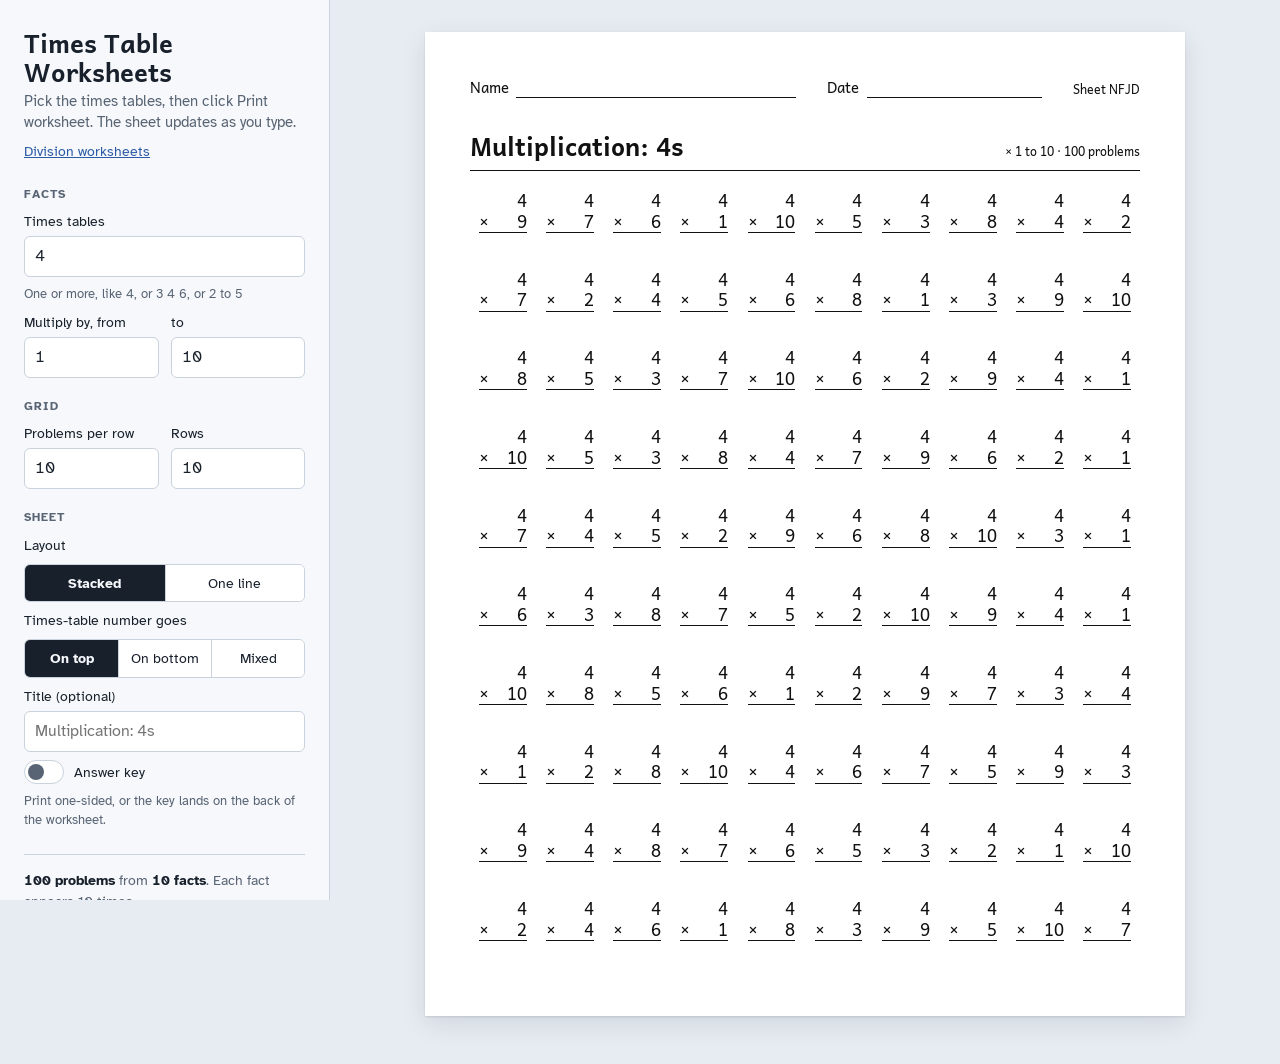
==== index.html @ 3deb25b6 "Open the full keyboard on phones and add a Mixed position The times table and divisor fields had inp" ====
<!doctype html>
<html lang="en">
<head>
<meta charset="utf-8">
<meta name="viewport" content="width=device-width, initial-scale=1">
<title>Times Table Worksheets</title>
<!-- Link previews: group texts and class emails show this title, text, and image. OG URLs must be absolute. -->
<meta name="description" content="Free printable multiplication worksheets. Pick the times tables, then print. Nothing to sign up for, and nothing is collected.">
<meta property="og:type" content="website">
<meta property="og:title" content="Times Table Worksheets">
<meta property="og:description" content="Free printable multiplication worksheets. Pick the times tables, then print.">
<meta property="og:url" content="https://www.andrew-mceachin.com/multiplication-worksheet/">
<meta property="og:image" content="https://www.andrew-mceachin.com/multiplication-worksheet/og-image.png">
<meta property="og:image:width" content="1200">
<meta property="og:image:height" content="630">
<meta name="twitter:card" content="summary_large_image">
<!-- Inline SVG favicon: a pencil-yellow tile with a times sign, so there is no extra file to serve. -->
<link rel="icon" href="data:image/svg+xml,%3Csvg xmlns='http://www.w3.org/2000/svg' viewBox='0 0 32 32'%3E%3Crect width='32' height='32' rx='7' fill='%23f5c13e'/%3E%3Cpath d='M10 10l12 12M22 10L10 22' stroke='%232a2206' stroke-width='4' stroke-linecap='round'/%3E%3C/svg%3E">
<link rel="preconnect" href="https://fonts.googleapis.com">
<link rel="preconnect" href="https://fonts.gstatic.com" crossorigin>
<link rel="stylesheet" href="https://fonts.googleapis.com/css2?family=Andika:wght@400;700&family=Atkinson+Hyperlegible:wght@400;700&display=swap">
<link rel="stylesheet" href="worksheet.css">
<style>
/* Page-only styles. Shared layout, panel, paper, print, and stacked problem
   rules are in worksheet.css. */

/* A problem on one line: "4 × 7 = ___", in three grid columns: "4 × 7", set
   right against the = sign, then =, then the answer line.
   WorksheetCore.horizontalSize sets --cols on each grid from the biggest
   numbers on the sheet, so the = signs and answer lines line up down every
   column, and --sign-pad, the air on each side of a sign that the widths
   allow for. Items keep their own heights (align-items: start), and the
   answer spot has a fixed one, so its line stays put whether the answer is
   printed or not. */
.horiz {
  justify-self: center;
  align-self: center;
  display: grid;
  grid-template-columns: var(--cols);
  align-items: start;
  line-height: 1.2;
  white-space: nowrap;
  font-variant-numeric: tabular-nums lining-nums;
}
.horiz .expr { text-align: right; }
.horiz .sign { padding: 0 var(--sign-pad); }
/* The answer line: empty on the worksheet, filled on the answer key. */
.horiz .ans {
  height: 1.2em;
  border-bottom: 0.06em solid var(--ink);
  text-align: center;
  font-weight: 700;
}
</style>
</head>
<body>
<div class="app">
  <aside class="panel">
    <div class="brand">
      <h1>Times Table Worksheets</h1>
      <p>Pick the times tables, then click Print worksheet. The sheet updates as you type.</p>
      <p class="cross-link"><a href="division/">Division worksheets</a></p>
    </div>

    <form id="settings" novalidate>
      <fieldset>
        <legend>Facts</legend>
        <label for="tables">Times tables
          <!-- Full keyboard on phones: the digit pad has no comma, dash, or space. -->
          <input id="tables" type="text" autocomplete="off" autocorrect="off" autocapitalize="off" spellcheck="false" value="4" aria-describedby="tables-msg">
        </label>
        <span id="tables-msg" class="hint">One or more, like 4, or 3 4 6, or 2 to 5</span>
        <div class="pair">
          <label for="from">Multiply by, from
            <input id="from" type="number" inputmode="numeric" min="0" max="99" value="1">
          </label>
          <label for="to">to
            <input id="to" type="number" inputmode="numeric" min="0" max="99" value="10">
          </label>
        </div>
        <span id="range-msg" class="err" hidden></span>
      </fieldset>

      <fieldset>
        <legend>Grid</legend>
        <div class="pair">
          <label for="cols">Problems per row
            <input id="cols" type="number" inputmode="numeric" min="1" max="15" value="10">
          </label>
          <label for="rows">Rows
            <input id="rows" type="number" inputmode="numeric" min="1" max="60" value="10">
          </label>
        </div>
        <span id="grid-msg" class="err" hidden></span>
      </fieldset>

      <fieldset>
        <legend>Sheet</legend>
        <span class="seg-caption" id="format-label">Layout</span>
        <div class="seg" role="radiogroup" aria-labelledby="format-label">
          <label><input type="radio" name="format" id="format-stacked" value="stacked" checked><span>Stacked</span></label>
          <label><input type="radio" name="format" id="format-horizontal" value="horizontal"><span>One line</span></label>
        </div>
        <span class="seg-caption" id="pos-label">Times-table number goes</span>
        <div class="seg" role="radiogroup" aria-labelledby="pos-label">
          <label><input type="radio" name="pos" id="pos-top" value="top" checked><span id="pos-top-text">On top</span></label>
          <label><input type="radio" name="pos" id="pos-bottom" value="bottom"><span id="pos-bottom-text">On bottom</span></label>
          <label><input type="radio" name="pos" id="pos-mixed" value="mixed"><span>Mixed</span></label>
        </div>
        <label for="title">Title (optional)
          <input id="title" type="text" autocomplete="off" placeholder="Multiplication: 4s">
        </label>
        <!-- Not saved between visits, so nobody prints a key by accident. -->
        <label class="switch" for="answer-key">
          <input id="answer-key" type="checkbox" role="switch" autocomplete="off" aria-describedby="answer-key-hint">
          <span>Answer key</span>
        </label>
        <span id="answer-key-hint" class="hint">Print one-sided, or the key lands on the back of the worksheet.</span>
      </fieldset>
    </form>

    <p class="summary" id="summary" aria-live="polite"></p>

    <div class="actions">
      <button type="button" class="btn-print" id="print">Print worksheet</button>
      <button type="button" class="btn-shuffle" id="shuffle">Shuffle again</button>
      <p class="print-note">Prints on letter paper: the worksheet, then the answer key if it's on. Each shuffle makes a new order.</p>
    </div>
  </aside>

  <main class="preview" id="preview" aria-label="Worksheet preview"></main>
</div>

<script src="worksheet-core.js"></script>
<script src="worksheet-ui.js"></script>
<script>
(function () {
  "use strict";

  // Shared logic lives in worksheet-core.js (pure) and worksheet-ui.js (DOM).
  const C = window.WorksheetCore, UI = window.WorksheetUI, $ = UI.$;
  const TABLES_HINT = "One or more, like 4, or 3 4 6, or 2 to 5";
  const TABLES_ERRORS = {
    empty: "Enter at least one times table, like 4.",
    format: "Use whole numbers from 0 to 99, like 4, or 3 4 6, or 2 to 5."
  };
  const MAX_COLS = 15;                        // hard cap; one-line problems may allow fewer
  // Grid each layout starts from when someone picks it: 10 x 10 stacked, and
  // 5 x 20 on one line (100 problems on a page either way, for 0 to 10 facts).
  const DEFAULT_GRID = { stacked: { cols: 10, rows: 10 }, horizontal: { cols: 5, rows: 20 } };

  /** Where the table number goes: "top" (or first), "bottom" (or second), or "mixed". */
  const readPos = () => ["top", "bottom", "mixed"].find((v) => $("pos-" + v).checked) || "top";

  /** The chosen layout, by the format name the answer key check knows it by. */
  const readFormat = () => ($("format-horizontal").checked ? "horizontal" : "stacked");

  // The two layouts, keyed by format. Stacked: the top number, then × and the
  // bottom number over a rule, then the answer spot. Shared with the division
  // page, as are its styles (.stacked in worksheet.css) and its size
  // (WorksheetCore.STACKED_SIZE). One line: "4 × 7 = ___", with "4 × 7" as
  // one group so its spacing stays even (see .horiz in the styles above).
  // Either way the product prints only on answer key pages (showAnswer must be
  // exactly true, so a stray argument can't leak answers), and data-part marks
  // each piece, both signs included, so the answer key check can read it back.
  const BUILDERS = {
    stacked: (problem, showAnswer) => UI.stackedProblem("×", problem, showAnswer),
    horizontal([a, b, product], showAnswer) {
      const p = UI.el("div", "horiz");
      const expr = UI.el("span", "expr");
      expr.append(UI.part("span", "", "a", String(a)), UI.part("span", "sign", "sign", "×"), UI.part("span", "", "b", String(b)));
      p.append(expr, UI.part("span", "sign", "sign", "="), UI.part("span", "ans", "answer", showAnswer === true ? String(product) : ""));
      return p;
    }
  };

  // On one line the table number comes first or second, not on top or bottom.
  // Mixed reads the same either way.
  function labelPosition(format) {
    const oneLine = format === "horizontal";
    $("pos-top-text").textContent = oneLine ? "First" : "On top";
    $("pos-bottom-text").textContent = oneLine ? "Second" : "On bottom";
  }

  // Picking a layout (not restoring a saved one) resets the grid to that
  // layout's starting size. The form's input event redraws after this runs.
  for (const format of Object.keys(DEFAULT_GRID)) {
    $("format-" + format).addEventListener("change", () => {
      $("cols").value = DEFAULT_GRID[format].cols;
      $("rows").value = DEFAULT_GRID[format].rows;
    });
  }

  function render(seed) {
    // Check every field first so all errors show at once.
    const parsed = C.parseNumberList($("tables").value, 0);
    UI.setMsg($("tables-msg"), parsed.error ? TABLES_ERRORS[parsed.error] : TABLES_HINT, !!parsed.error, [$("tables")]);
    const range = UI.readRange();
    const format = readFormat();
    labelPosition(format);
    // Stacked problems are a fixed size and allow up to MAX_COLS per row.
    // One-line problems are sized to the biggest numbers on the sheet so they
    // line up, and allow only as many per row as fit at 11 pt or more (fewer
    // for wide ones like 99 × 99 = 9801).
    const tables = parsed.error || !range ? null : parsed.numbers;
    // Mixed builds the facts table-first, then flips half of them once dealt.
    const pos = readPos();
    const facts = tables && C.multiplicationFacts(tables, range.from, range.to, pos !== "bottom");
    const size = format === "stacked" ? C.STACKED_SIZE : facts && C.horizontalSize(facts);
    const maxCols = format === "horizontal" && size ? Math.min(MAX_COLS, C.maxColsFor(size.emPerCol)) : MAX_COLS;
    const grid = UI.readGrid(maxCols, maxCols < MAX_COLS ? "on one line with these numbers" : "");
    if (!facts || !grid) return "invalid";

    const total = grid.cols * grid.rows;
    // One generator for both steps, so switching to Mixed keeps the order and
    // only flips half the problems.
    const rand = C.mulberry32(seed);
    const dealt = C.dealProblems(facts, total, rand);
    const problems = pos === "mixed" ? C.mixOrder(dealt, rand) : dealt;

    const autoTitle = "Multiplication: " + C.listLabel(tables, "s");
    $("title").placeholder = autoTitle;
    return UI.renderSheets({
      op: "×", format, problems, factCount: facts.length, cols: grid.cols, rows: grid.rows,
      layout: C.layout(grid.cols, grid.rows, size),
      title: $("title").value.trim() || autoTitle,
      rangeText: "× " + range.from + " to " + range.to,
      buildProblem: BUILDERS[format],
      gridVars: format === "horizontal" ? size.vars : {}
    });
  }

  UI.start({
    storeKey: "times-table-worksheets:v1",
    fields: ["tables", "from", "to", "cols", "rows", "title"],
    render,
    getExtra: () => ({ pos: readPos(), format: readFormat() }),
    applyExtra: (d) => {
      if (d.pos === "bottom" || d.pos === "mixed") $("pos-" + d.pos).checked = true;
      if (d.format === "horizontal") $("format-horizontal").checked = true;
    }
  });
})();
</script>
</body>
</html>
---- worksheet.css ----
/* Shared styles for the times table and division worksheet pages, including
   the stacked problem both pages print. A page keeps only styles no other
   page uses inline (the division page's long-division problem).

   Layout: settings column on the left, letter-size paper preview on the right. Stacks on phones. */
:root {
  --desk: #e7ecf2;
  --surface: #f6f8fb;
  --text: #17202b;
  --muted: #586473;
  --line: #c9d2dd;
  --field: #ffffff;
  --pencil: #f5c13e;
  --pencil-ink: #2a2206;
  --blue: #2c5ba6;
  --error: #b42318;
  /* Paper stays paper in both themes. */
  --paper: #ffffff;
  --ink: #111111;
  --rule: #9aa3ad;
  --font-sheet: "Andika", "Avenir Next", "Segoe UI", system-ui, sans-serif;
  --font-ui: "Atkinson Hyperlegible", system-ui, -apple-system, "Segoe UI", sans-serif;
  color-scheme: light;
}
@media (prefers-color-scheme: dark) {
  :root {
    --desk: #0f141b;
    --surface: #161d26;
    --text: #e4e9ef;
    --muted: #98a4b2;
    --line: #2b3542;
    --field: #0f141b;
    --pencil: #f5c13e;
    --pencil-ink: #2a2206;
    --blue: #8eb2ef;
    --error: #ff8f86;
    color-scheme: dark;
  }
}

* { box-sizing: border-box; }
html, body { margin: 0; }
body {
  background: var(--desk);
  color: var(--text);
  font: 15px/1.45 var(--font-ui);
}

.app {
  display: grid;
  grid-template-columns: minmax(270px, 330px) minmax(0, 1fr);
  min-height: 100vh;
}

/* ---------- Settings panel ---------- */
.panel {
  background: var(--surface);
  border-right: 1px solid var(--line);
  padding: 28px 24px 32px;
  display: flex;
  flex-direction: column;
  gap: 24px;
  position: sticky;
  top: 0;
  height: 100vh;
  overflow-y: auto;
}
.brand h1 {
  font-family: var(--font-sheet);
  font-weight: 700;
  font-size: 1.6rem;
  line-height: 1.15;
  margin: 0 0 4px;
  text-wrap: balance;
}
.brand p { margin: 0; color: var(--muted); font-size: 0.92rem; }

form { display: flex; flex-direction: column; gap: 20px; }
fieldset { border: 0; margin: 0; padding: 0; display: flex; flex-direction: column; gap: 8px; min-width: 0; }
legend {
  font-size: 0.74rem;
  font-weight: 700;
  letter-spacing: 0.08em;
  text-transform: uppercase;
  color: var(--muted);
  padding: 0;
  margin-bottom: 8px;
}
label { display: flex; flex-direction: column; gap: 4px; font-size: 0.9rem; }
.pair { display: grid; grid-template-columns: 1fr 1fr; gap: 12px; }

input[type="text"], input[type="number"] {
  font: inherit;
  font-size: 1rem;
  color: var(--text);
  background: var(--field);
  border: 1px solid var(--line);
  border-radius: 6px;
  padding: 8px 10px;
  width: 100%;
  min-width: 0;
  font-variant-numeric: tabular-nums;
}
input:focus-visible, button:focus-visible {
  outline: 2px solid var(--blue);
  outline-offset: 2px;
}
input[aria-invalid="true"] { border-color: var(--error); }
.hint { font-size: 0.82rem; color: var(--muted); }
.err { font-size: 0.82rem; color: var(--error); }

/* Answer key switch: a checkbox drawn as an on/off switch. Colors follow the
   times table page's segmented control: field color when off, text color when on. */
label.switch { flex-direction: row; align-items: center; gap: 10px; cursor: pointer; }
.switch input {
  appearance: none;
  -webkit-appearance: none;
  flex: none;
  position: relative;
  width: 40px;
  height: 24px;
  margin: 0;
  border: 1px solid var(--line);
  border-radius: 12px;
  background: var(--field);
  cursor: pointer;
  transition: background-color 0.15s;
}
.switch input::before {
  content: "";
  position: absolute;
  top: 3px;
  left: 3px;
  width: 16px;
  height: 16px;
  border-radius: 50%;
  background: var(--muted);
  transition: transform 0.15s;
}
.switch input:checked { background: var(--text); border-color: var(--text); }
.switch input:checked::before { background: var(--surface); transform: translateX(16px); }

/* Segmented control (radio buttons drawn as one bar), like the Layout choice
   on both pages (two options) and the times table page's "Times-table number
   goes" (three). Every option gets an equal share of the width. */
.seg-caption { font-size: 0.9rem; }
.seg {
  display: grid;
  grid-auto-flow: column;
  grid-auto-columns: 1fr;
  border: 1px solid var(--line);
  border-radius: 6px;
  overflow: hidden;
}
.seg label { position: relative; display: block; }
.seg input { position: absolute; opacity: 0; inset: 0; margin: 0; cursor: pointer; }
.seg span {
  display: block;
  text-align: center;
  padding: 8px 6px;
  font-size: 0.9rem;
  background: var(--field);
  cursor: pointer;
}
.seg label + label span { border-left: 1px solid var(--line); }
.seg input:checked + span { background: var(--text); color: var(--surface); font-weight: 700; }
.seg input:focus-visible + span { outline: 2px solid var(--blue); outline-offset: 2px; }

.summary {
  font-size: 0.88rem;
  color: var(--muted);
  border-top: 1px solid var(--line);
  padding-top: 16px;
  margin: 0;
}
.summary strong { color: var(--text); font-variant-numeric: tabular-nums; }

.actions { display: flex; flex-direction: column; gap: 10px; }
button {
  font: inherit;
  font-weight: 700;
  font-size: 1rem;
  border-radius: 6px;
  padding: 11px 14px;
  cursor: pointer;
  border: 1px solid transparent;
}
.btn-print { background: var(--pencil); color: var(--pencil-ink); }
.btn-print:hover { filter: brightness(1.05); }
.btn-print:disabled { opacity: 0.5; cursor: not-allowed; }
.btn-shuffle { background: transparent; color: var(--text); border-color: var(--line); }
.btn-shuffle:hover { border-color: var(--muted); }
.print-note { font-size: 0.8rem; color: var(--muted); margin: 0; }
.brand .cross-link { font-size: 0.88rem; margin: 8px 0 0; }
.cross-link a { color: var(--blue); }

/* ---------- Preview ---------- */
.preview {
  padding: 32px 32px 48px;
  display: flex;
  flex-direction: column;
  align-items: center;
  gap: 28px;
  min-width: 0;
}
.sheet-wrap { width: min(100%, 760px); container-type: inline-size; }
/* While a setting needs fixing, the last good sheet stays up but dimmed, and it
   won't print (see the print rules below), matching the disabled Print button. */
.preview.stale .sheet-wrap { opacity: 0.4; }
.page-label {
  font-size: 0.78rem;
  letter-spacing: 0.06em;
  text-transform: uppercase;
  color: var(--muted);
  margin: 0 0 8px;
}

/* All sheet sizes are in inches so screen and print match. */
.paper {
  --in: calc(100cqw / 8.5);
  width: 100%;
  aspect-ratio: 8.5 / 11;
  background: var(--paper);
  color: var(--ink);
  padding: calc(var(--in) * 0.5);
  display: flex;
  flex-direction: column;
  gap: calc(var(--in) * 0.15);
  font-family: var(--font-sheet);
  box-shadow: 0 1px 2px rgba(15, 25, 40, 0.12), 0 8px 24px rgba(15, 25, 40, 0.10);
  overflow: hidden;
}
.ws-head {
  height: calc(var(--in) * 1.05);
  display: flex;
  flex-direction: column;
  justify-content: space-between;
  border-bottom: calc(var(--in) * 0.014) solid var(--ink);
  padding-bottom: calc(var(--in) * 0.1);
  flex: none;
}
.ws-fields {
  display: flex;
  gap: calc(var(--in) * 0.35);
  font-size: calc(var(--in) * 12 / 72);
}
.ws-field { display: flex; align-items: flex-end; gap: calc(var(--in) * 0.08); }
.ws-field.name { flex: 1 1 auto; }
.ws-field.date { flex: 0 0 calc(var(--in) * 2.4); }
.ws-field .blank { flex: 1; border-bottom: calc(var(--in) * 0.01) solid var(--ink); height: 1.1em; }
/* Answer key pages put this label where Name and Date go. */
.ws-key-label { align-self: flex-end; font-weight: 700; letter-spacing: 0.06em; text-transform: uppercase; }
/* The sheet code matches a key to its worksheet: small, at the right end of the line. */
.ws-code {
  align-self: flex-end;
  margin-left: auto;
  font-size: calc(var(--in) * 10 / 72);
  white-space: nowrap;
  font-variant-numeric: tabular-nums;
}
.ws-title {
  display: flex;
  justify-content: space-between;
  align-items: baseline;
  gap: calc(var(--in) * 0.2);
}
.ws-title h2 {
  margin: 0;
  font-size: calc(var(--in) * 20 / 72);
  font-weight: 700;
  line-height: 1.1;
  white-space: nowrap;
  overflow: hidden;
  text-overflow: ellipsis;
  min-width: 0;
}
.ws-meta {
  font-size: calc(var(--in) * 10 / 72);
  white-space: nowrap;
  font-variant-numeric: tabular-nums;
}

.ws-grid { display: grid; flex: none; }

/* One stacked problem, on both pages: the top number, then the sign and the
   bottom number over a rule. Built by WorksheetUI.stackedProblem. */
.stacked {
  justify-self: center;
  align-self: start;
  width: 2.8em;
  padding-top: 0.35em;
  line-height: 1.2;
  text-align: right;
  font-variant-numeric: tabular-nums lining-nums;
}
.stacked .n2 {
  display: flex;
  justify-content: space-between;
  border-bottom: 0.08em solid var(--ink);
  padding-bottom: 0.05em;
}
/* The answer spot under the rule: empty on the worksheet, filled on the answer
   key. Rows already leave room for it, so nothing moves. Flex end keeps the
   answer under the ones digits; if a wide fallback font makes 9801 wider than
   the problem, it spills left into the cell's spare room, not into a neighbor. */
.stacked .ans {
  display: flex;
  justify-content: flex-end;
  padding-top: 0.12em;
  font-weight: 700;
}
@media (max-width: 820px) {
  .app { grid-template-columns: minmax(0, 1fr); }
  .panel { position: static; height: auto; border-right: 0; border-bottom: 1px solid var(--line); padding: 24px 16px; }
  .preview { padding: 24px 16px 40px; }
}
@media (prefers-reduced-motion: reduce) { * { transition: none !important; } }

/* ---------- Print: only the sheets, one per page ---------- */
@media print {
  @page { size: letter; margin: 0; }
  html, body { background: #fff; }
  .panel, .page-label { display: none !important; }
  .app { display: block; min-height: 0; }
  .preview { display: block; padding: 0; }
  .preview.stale { display: none; }
  .sheet-wrap { width: 8.5in; container-type: normal; }
  .paper {
    --in: 1in;
    width: 8.5in;
    height: 10.97in;
    aspect-ratio: auto;
    box-shadow: none;
    break-after: page;
  }
  .sheet-wrap:last-child .paper { break-after: auto; }
}
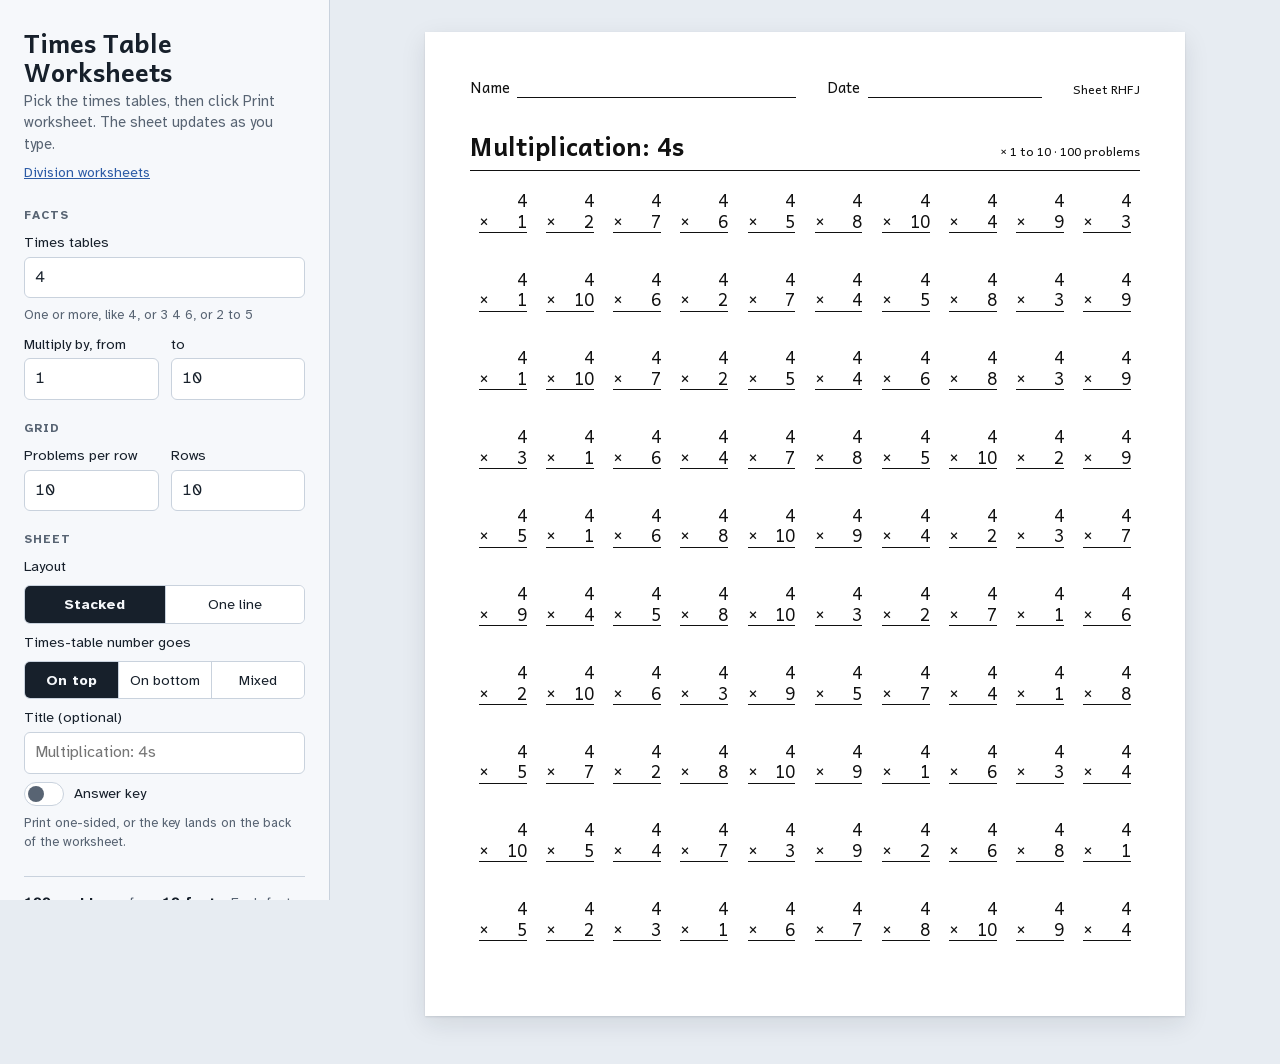
==== commit df488a55: "Add a privacy and data page and serve fonts from the site A new privacy/ page gives a short version " ====
--- a/index.html
+++ b/index.html
@@ -16,9 +16,6 @@
 <meta name="twitter:card" content="summary_large_image">
 <!-- Inline SVG favicon: a pencil-yellow tile with a times sign, so there is no extra file to serve. -->
 <link rel="icon" href="data:image/svg+xml,%3Csvg xmlns='http://www.w3.org/2000/svg' viewBox='0 0 32 32'%3E%3Crect width='32' height='32' rx='7' fill='%23f5c13e'/%3E%3Cpath d='M10 10l12 12M22 10L10 22' stroke='%232a2206' stroke-width='4' stroke-linecap='round'/%3E%3C/svg%3E">
-<link rel="preconnect" href="https://fonts.googleapis.com">
-<link rel="preconnect" href="https://fonts.gstatic.com" crossorigin>
-<link rel="stylesheet" href="https://fonts.googleapis.com/css2?family=Andika:wght@400;700&family=Atkinson+Hyperlegible:wght@400;700&display=swap">
 <link rel="stylesheet" href="worksheet.css">
 <style>
 /* Page-only styles. Shared layout, panel, paper, print, and stacked problem
@@ -126,6 +123,8 @@
       <button type="button" class="btn-shuffle" id="shuffle">Shuffle again</button>
       <p class="print-note">Prints on letter paper: the worksheet, then the answer key if it's on. Each shuffle makes a new order.</p>
     </div>
+
+    <p class="panel-footer"><a href="privacy/">Privacy and data</a></p>
   </aside>
 
   <main class="preview" id="preview" aria-label="Worksheet preview"></main>
--- a/worksheet.css
+++ b/worksheet.css
@@ -1,8 +1,21 @@
 /* Shared styles for the times table and division worksheet pages, including
-   the stacked problem both pages print. A page keeps only styles no other
-   page uses inline (the division page's long-division problem).
+   the stacked problem both pages print, and the fonts and colors the privacy
+   page uses too. A page keeps only styles no other page uses inline: the
+   one-line problem on the times table page, long division on the division
+   page, and the privacy page's reading column.
 
    Layout: settings column on the left, letter-size paper preview on the right. Stacks on phones. */
+
+/* Fonts are served from this site (fonts/), not a font service, so the pages
+   contact no other site (see privacy/). These are the "latin" subsets Google
+   Fonts serves: English letters, digits, ×, ÷, and the en dash in titles.
+   Other characters fall back to the system fonts in --font-sheet and
+   --font-ui. Licenses: fonts/OFL-*.txt. */
+@font-face { font-family: "Andika"; font-weight: 400; font-display: swap; src: url("fonts/andika-400.woff2") format("woff2"); }
+@font-face { font-family: "Andika"; font-weight: 700; font-display: swap; src: url("fonts/andika-700.woff2") format("woff2"); }
+@font-face { font-family: "Atkinson Hyperlegible"; font-weight: 400; font-display: swap; src: url("fonts/atkinson-hyperlegible-400.woff2") format("woff2"); }
+@font-face { font-family: "Atkinson Hyperlegible"; font-weight: 700; font-display: swap; src: url("fonts/atkinson-hyperlegible-700.woff2") format("woff2"); }
+
 :root {
   --desk: #e7ecf2;
   --surface: #f6f8fb;
@@ -192,7 +205,10 @@
 .btn-shuffle:hover { border-color: var(--muted); }
 .print-note { font-size: 0.8rem; color: var(--muted); margin: 0; }
 .brand .cross-link { font-size: 0.88rem; margin: 8px 0 0; }
-.cross-link a { color: var(--blue); }
+.cross-link a, .panel-footer a { color: var(--blue); }
+/* The privacy link, at the very bottom of the panel. margin-top: auto pushes
+   it down when the panel is taller than its contents. */
+.panel-footer { font-size: 0.82rem; margin: auto 0 0; }
 
 /* ---------- Preview ---------- */
 .preview {
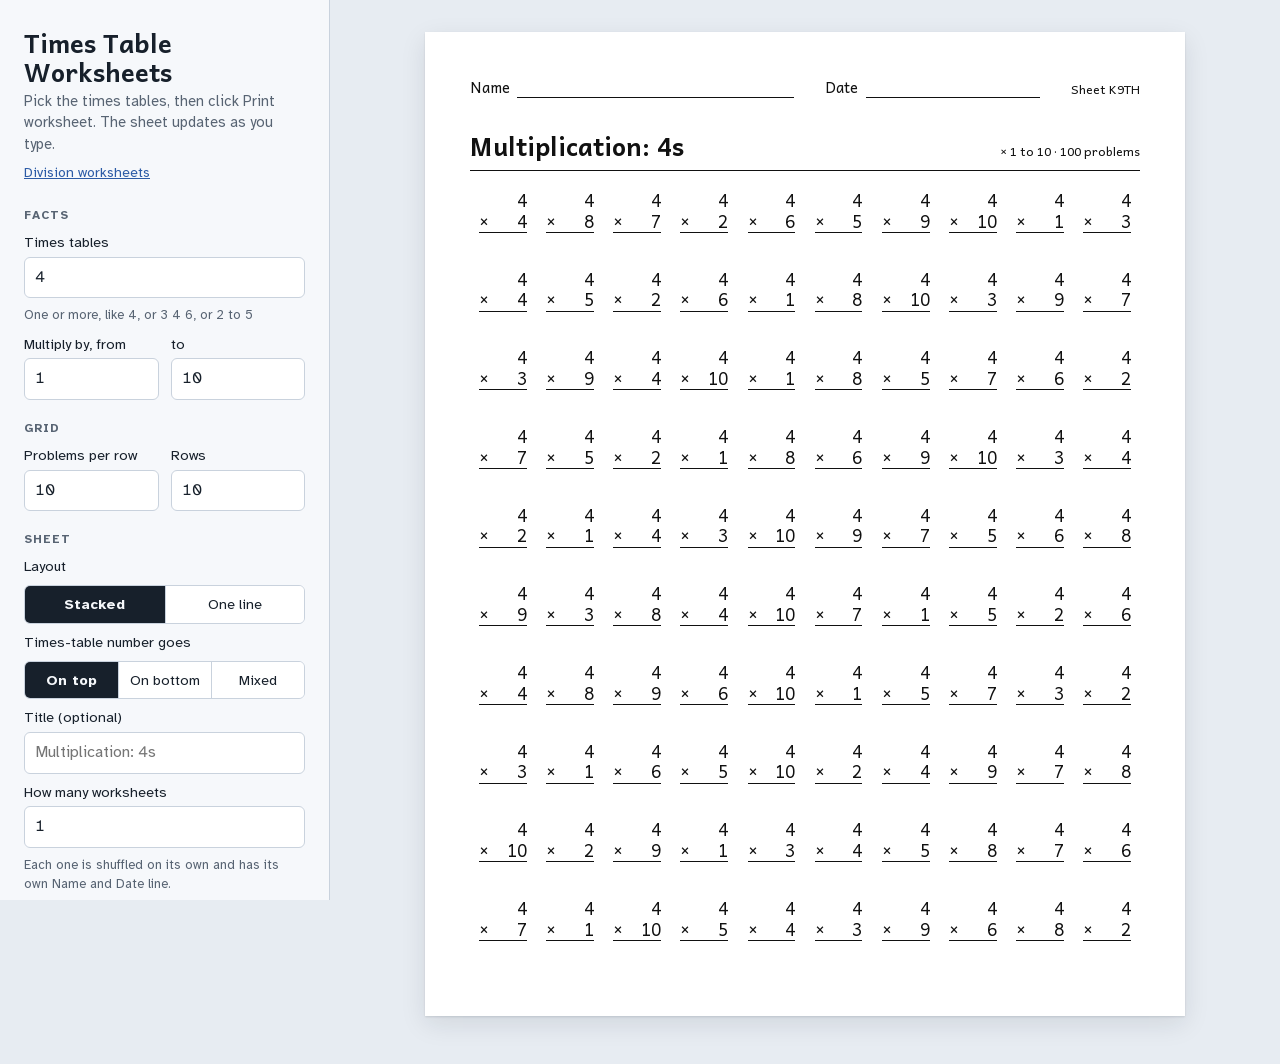
==== commit 183d1d57: "Print several worksheets at once, each with its own header A "How many worksheets" field (1 to 40) o" ====
--- a/index.html
+++ b/index.html
@@ -107,6 +107,11 @@
         <label for="title">Title (optional)
           <input id="title" type="text" autocomplete="off" placeholder="Multiplication: 4s">
         </label>
+        <label for="sheets">How many worksheets
+          <input id="sheets" type="number" inputmode="numeric" min="1" max="40" value="1" aria-describedby="sheets-hint">
+        </label>
+        <span id="sheets-hint" class="hint">Each one is shuffled on its own and has its own Name and Date line.</span>
+        <span id="sheets-msg" class="err" hidden></span>
         <!-- Not saved between visits, so nobody prints a key by accident. -->
         <label class="switch" for="answer-key">
           <input id="answer-key" type="checkbox" role="switch" autocomplete="off" aria-describedby="answer-key-hint">
@@ -121,7 +126,7 @@
     <div class="actions">
       <button type="button" class="btn-print" id="print">Print worksheet</button>
       <button type="button" class="btn-shuffle" id="shuffle">Shuffle again</button>
-      <p class="print-note">Prints on letter paper: the worksheet, then the answer key if it's on. Each shuffle makes a new order.</p>
+      <p class="print-note">Prints on letter paper: the worksheets, then their answer keys if the switch is on. Each shuffle makes a new order for every worksheet.</p>
     </div>
 
     <p class="panel-footer"><a href="privacy/">Privacy and data</a></p>
@@ -208,19 +213,22 @@
     const size = format === "stacked" ? C.STACKED_SIZE : facts && C.horizontalSize(facts);
     const maxCols = format === "horizontal" && size ? Math.min(MAX_COLS, C.maxColsFor(size.emPerCol)) : MAX_COLS;
     const grid = UI.readGrid(maxCols, maxCols < MAX_COLS ? "on one line with these numbers" : "");
-    if (!facts || !grid) return "invalid";
+    const count = UI.readSheetCount();
+    if (!facts || !grid || !count) return "invalid";
 
     const total = grid.cols * grid.rows;
-    // One generator for both steps, so switching to Mixed keeps the order and
-    // only flips half the problems.
-    const rand = C.mulberry32(seed);
-    const dealt = C.dealProblems(facts, total, rand);
-    const problems = pos === "mixed" ? C.mixOrder(dealt, rand) : dealt;
+    // Each worksheet deals from its own seed. One generator for both steps, so
+    // switching to Mixed keeps the order and only flips half the problems.
+    const worksheets = C.sheetSeeds(seed, count).map((s) => {
+      const rand = C.mulberry32(s);
+      const dealt = C.dealProblems(facts, total, rand);
+      return pos === "mixed" ? C.mixOrder(dealt, rand) : dealt;
+    });
 
     const autoTitle = "Multiplication: " + C.listLabel(tables, "s");
     $("title").placeholder = autoTitle;
     return UI.renderSheets({
-      op: "×", format, problems, factCount: facts.length, cols: grid.cols, rows: grid.rows,
+      op: "×", format, worksheets, factCount: facts.length, cols: grid.cols, rows: grid.rows,
       layout: C.layout(grid.cols, grid.rows, size),
       title: $("title").value.trim() || autoTitle,
       rangeText: "× " + range.from + " to " + range.to,
@@ -231,7 +239,7 @@
 
   UI.start({
     storeKey: "times-table-worksheets:v1",
-    fields: ["tables", "from", "to", "cols", "rows", "title"],
+    fields: ["tables", "from", "to", "cols", "rows", "sheets", "title"],
     render,
     getExtra: () => ({ pos: readPos(), format: readFormat() }),
     applyExtra: (d) => {
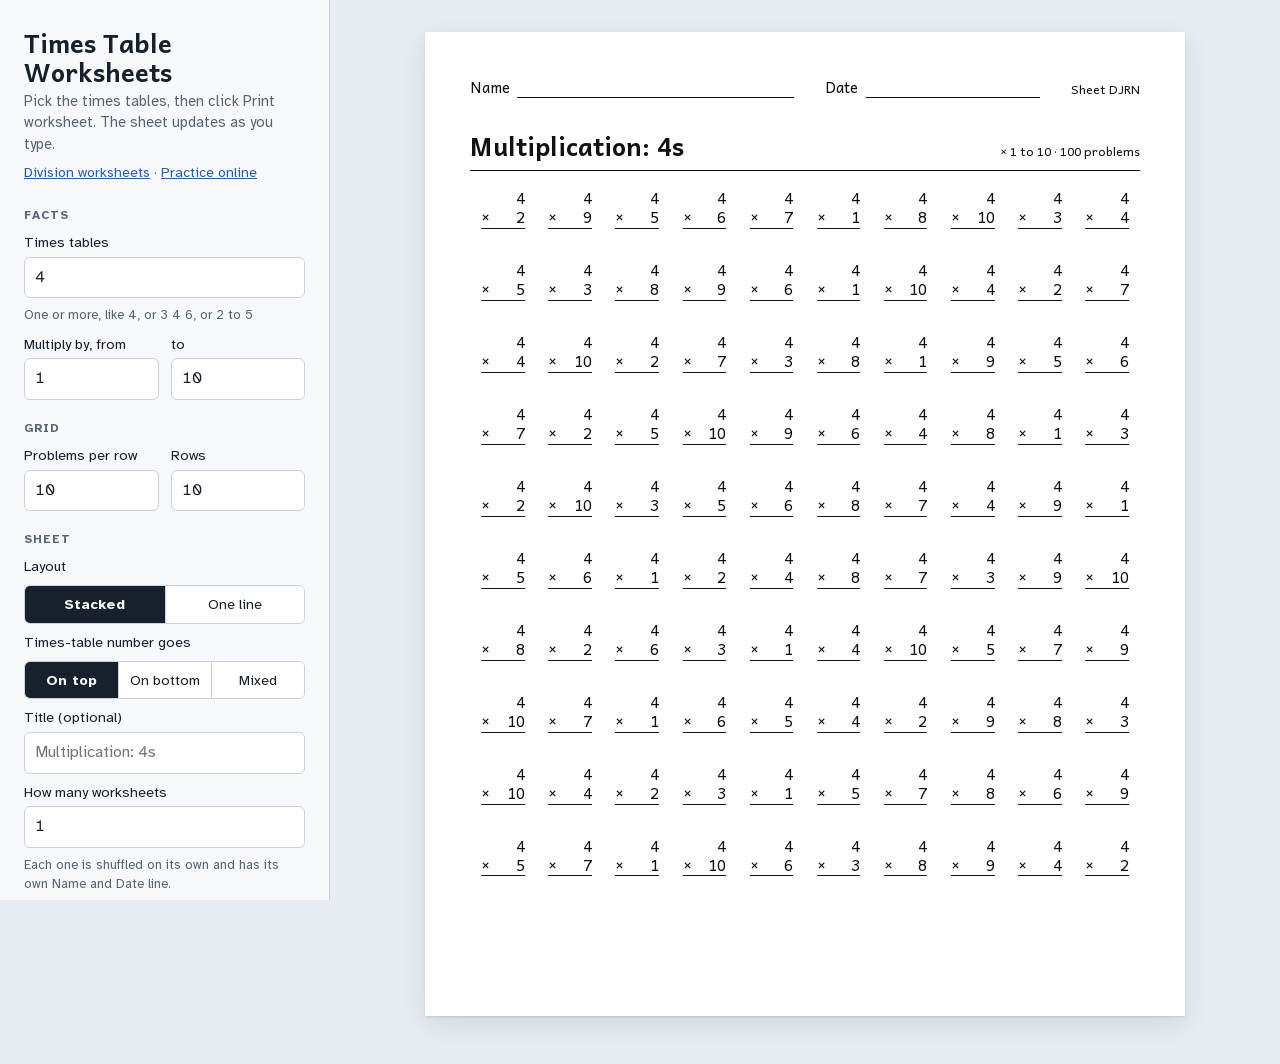
==== commit f152317e: "Link to the Times Tables Games app from both worksheet pages Co-Authored-By: Claude Fable 5.1 <norep" ====
--- a/index.html
+++ b/index.html
@@ -56,7 +56,7 @@
     <div class="brand">
       <h1>Times Table Worksheets</h1>
       <p>Pick the times tables, then click Print worksheet. The sheet updates as you type.</p>
-      <p class="cross-link"><a href="division/">Division worksheets</a></p>
+      <p class="cross-link"><a href="division/">Division worksheets</a> · <a href="https://www.andrew-mceachin.com/times-tables-games/">Practice online</a></p>
     </div>
 
     <form id="settings" novalidate>
--- a/worksheet.css
+++ b/worksheet.css
@@ -332,21 +332,30 @@
 }
 @media (prefers-reduced-motion: reduce) { * { transition: none !important; } }
 
-/* ---------- Print: only the sheets, one per page ---------- */
+/* ---------- Print: only the sheets, one per page ----------
+   The page margins hold the 0.5 in border that the paper's padding draws on
+   screen, and the paper takes only the height it needs: the header, the gap,
+   and the grid come to 9.25 in (GRID_H in worksheet-core.js), well inside the
+   10 in between the margins. Phones and some browsers ignore @page margins
+   and use their own, and iPhone Safari adds a footer, so the spare room keeps
+   each sheet on one page there too. A fixed-height paper on a zero-margin
+   page did not fit: it overflowed onto a second page. */
 @media print {
-  @page { size: letter; margin: 0; }
+  @page { size: letter; margin: 0.5in; }
   html, body { background: #fff; }
   .panel, .page-label { display: none !important; }
   .app { display: block; min-height: 0; }
   .preview { display: block; padding: 0; }
   .preview.stale { display: none; }
-  .sheet-wrap { width: 8.5in; container-type: normal; }
+  .sheet-wrap { width: 7.5in; margin: 0 auto; container-type: normal; }
   .paper {
     --in: 1in;
-    width: 8.5in;
-    height: 10.97in;
+    width: 7.5in;
+    height: auto;
     aspect-ratio: auto;
+    padding: 0;
     box-shadow: none;
+    break-inside: avoid;
     break-after: page;
   }
   .sheet-wrap:last-child .paper { break-after: auto; }
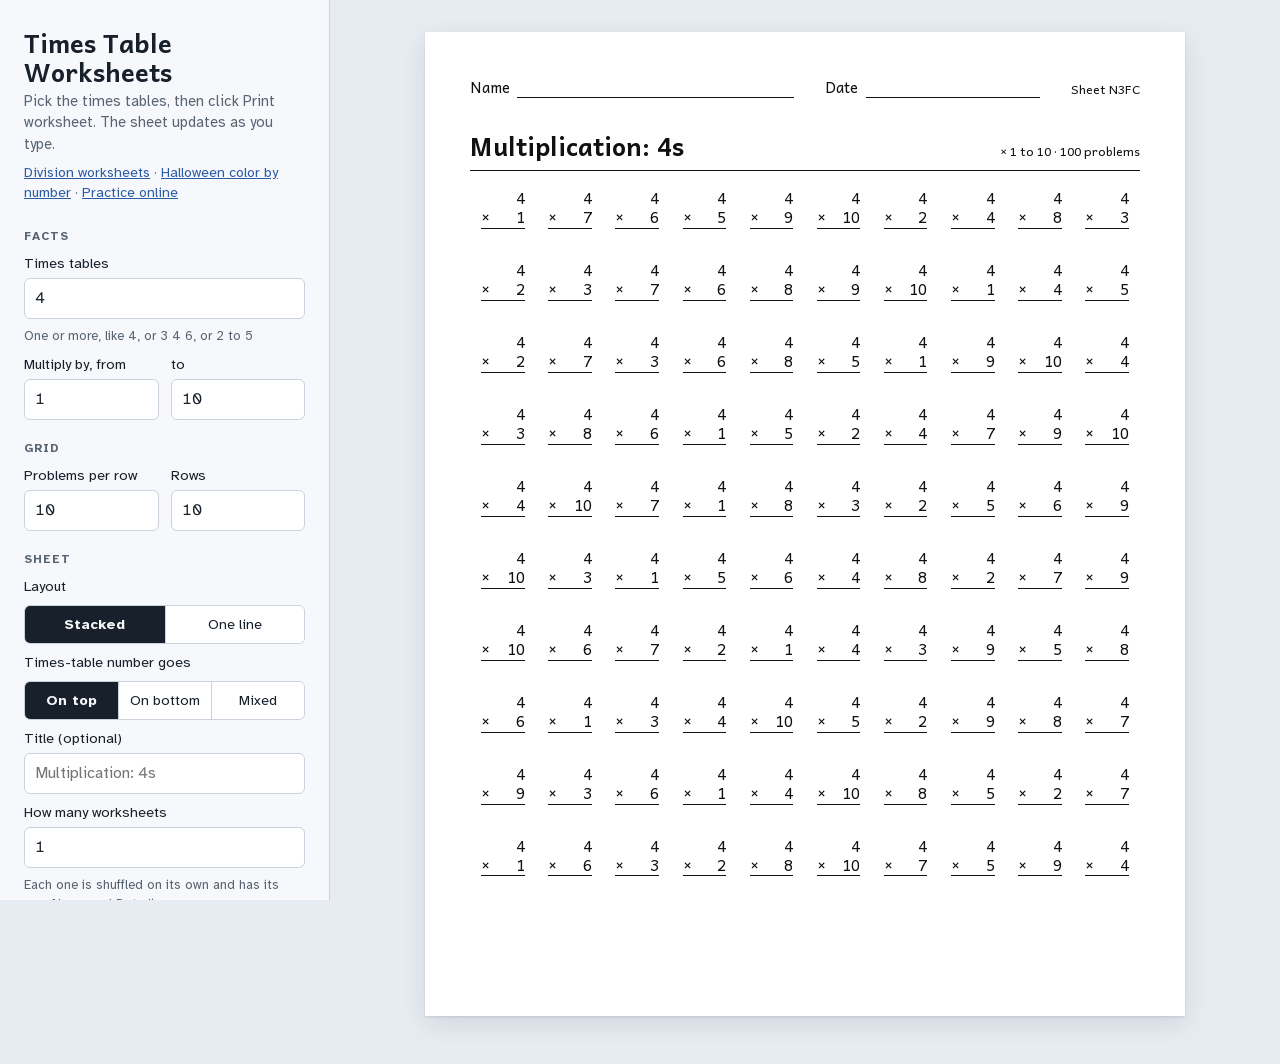
==== commit 16ec9fa3: "Add a Halloween color-by-number page A new page at halloween/ turns the times tables into a jack-o'-" ====
--- a/index.html
+++ b/index.html
@@ -56,7 +56,7 @@
     <div class="brand">
       <h1>Times Table Worksheets</h1>
       <p>Pick the times tables, then click Print worksheet. The sheet updates as you type.</p>
-      <p class="cross-link"><a href="division/">Division worksheets</a> · <a href="https://www.andrew-mceachin.com/times-tables-games/">Practice online</a></p>
+      <p class="cross-link"><a href="division/">Division worksheets</a> · <a href="halloween/">Halloween color by number</a> · <a href="https://www.andrew-mceachin.com/times-tables-games/">Practice online</a></p>
     </div>
 
     <form id="settings" novalidate>
--- a/worksheet.css
+++ b/worksheet.css
@@ -1,8 +1,9 @@
-/* Shared styles for the times table and division worksheet pages, including
-   the stacked problem both pages print, and the fonts and colors the privacy
+/* Shared styles for the worksheet pages, including the stacked problem the
+   times table and division pages print, and the fonts and colors the privacy
    page uses too. A page keeps only styles no other page uses inline: the
    one-line problem on the times table page, long division on the division
-   page, and the privacy page's reading column.
+   page, the color key and picture on the Halloween page, and the privacy
+   page's reading column.
 
    Layout: settings column on the left, letter-size paper preview on the right. Stacks on phones. */
 
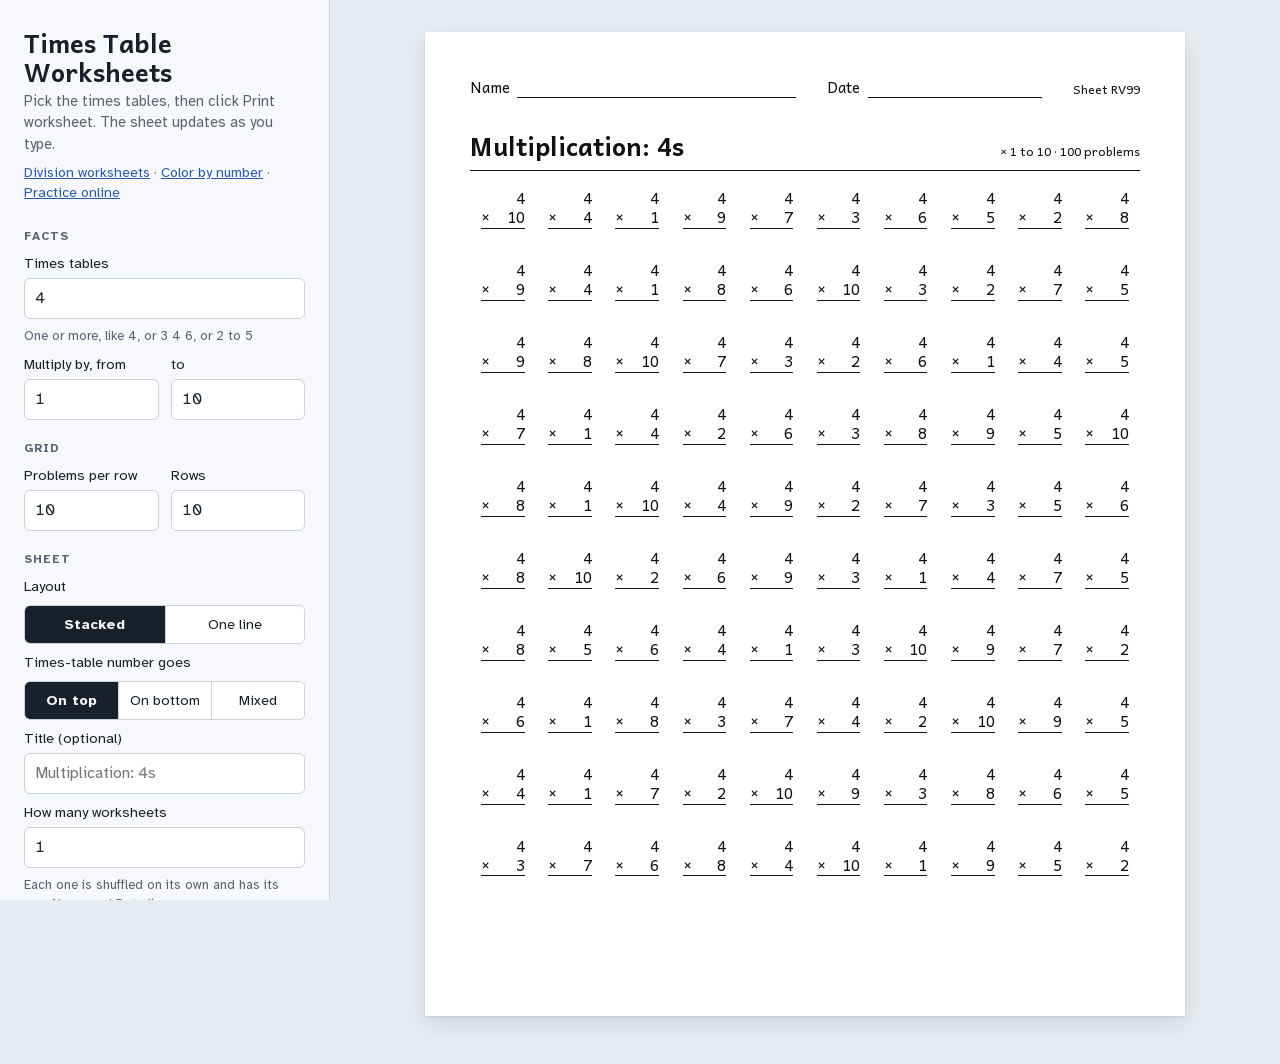
==== commit a69d9760: "Turn the Halloween page into a Color by Number page The jack-o'-lantern is the first of many color-b" ====
--- a/index.html
+++ b/index.html
@@ -56,7 +56,7 @@
     <div class="brand">
       <h1>Times Table Worksheets</h1>
       <p>Pick the times tables, then click Print worksheet. The sheet updates as you type.</p>
-      <p class="cross-link"><a href="division/">Division worksheets</a> · <a href="halloween/">Halloween color by number</a> · <a href="https://www.andrew-mceachin.com/times-tables-games/">Practice online</a></p>
+      <p class="cross-link"><a href="division/">Division worksheets</a> · <a href="color-by-number/">Color by number</a> · <a href="https://www.andrew-mceachin.com/times-tables-games/">Practice online</a></p>
     </div>
 
     <form id="settings" novalidate>
--- a/worksheet.css
+++ b/worksheet.css
@@ -2,7 +2,7 @@
    times table and division pages print, and the fonts and colors the privacy
    page uses too. A page keeps only styles no other page uses inline: the
    one-line problem on the times table page, long division on the division
-   page, the color key and picture on the Halloween page, and the privacy
+   page, the color key and picture on the Color by Number page, and the privacy
    page's reading column.
 
    Layout: settings column on the left, letter-size paper preview on the right. Stacks on phones. */
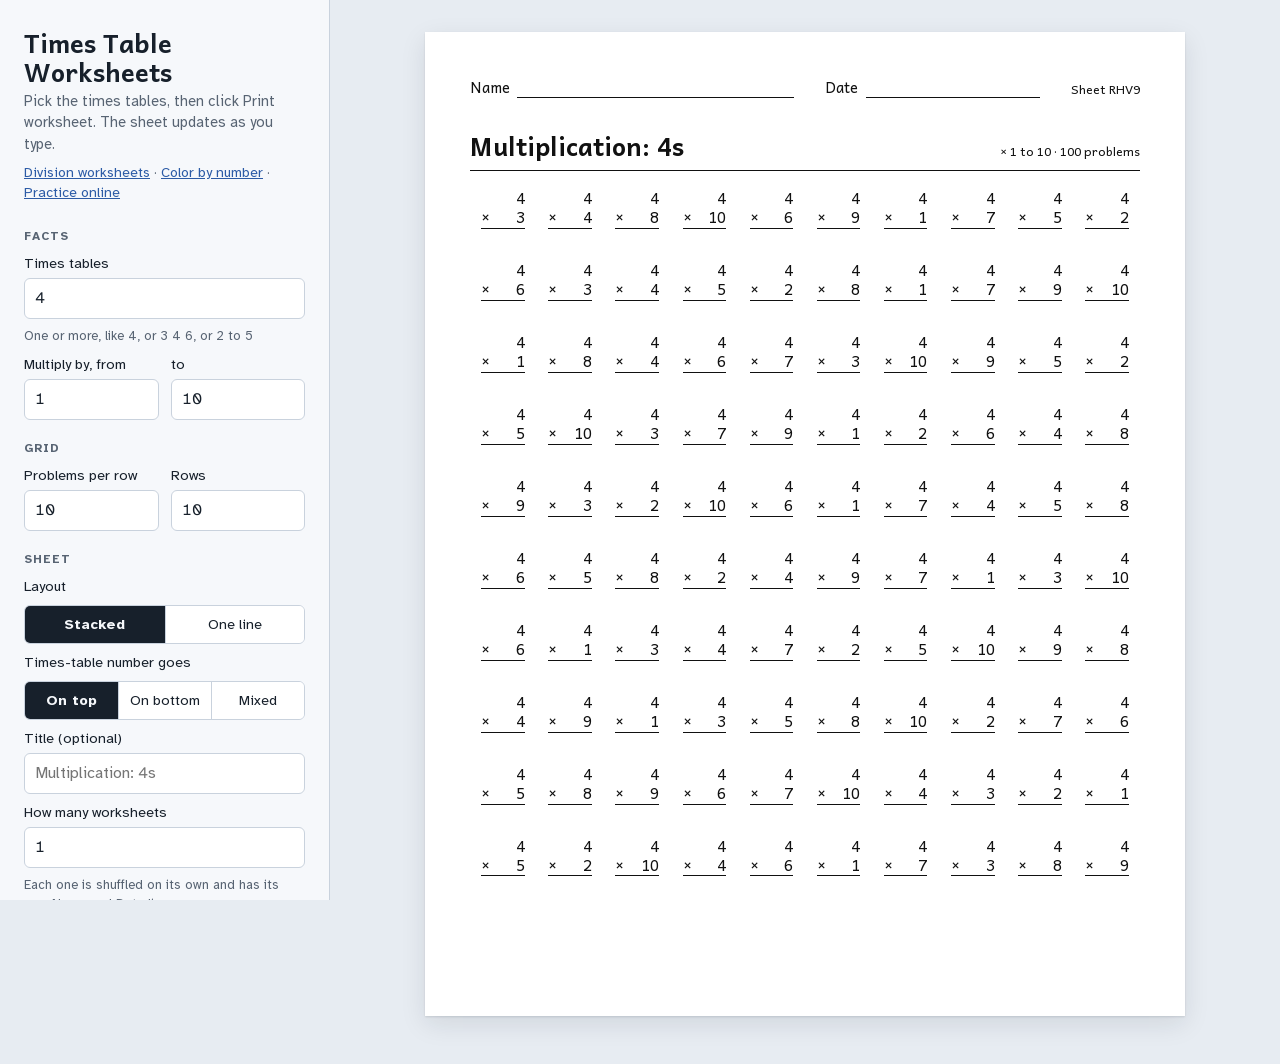
==== commit f0f2e754: "Move the worksheets to worksheets.hearthandwit.com The custom domain (CNAME), the pages' own address" ====
--- a/index.html
+++ b/index.html
@@ -9,8 +9,8 @@
 <meta property="og:type" content="website">
 <meta property="og:title" content="Times Table Worksheets">
 <meta property="og:description" content="Free printable multiplication worksheets. Pick the times tables, then print.">
-<meta property="og:url" content="https://www.andrew-mceachin.com/multiplication-worksheet/">
-<meta property="og:image" content="https://www.andrew-mceachin.com/multiplication-worksheet/og-image.png">
+<meta property="og:url" content="https://worksheets.hearthandwit.com/">
+<meta property="og:image" content="https://worksheets.hearthandwit.com/og-image.png">
 <meta property="og:image:width" content="1200">
 <meta property="og:image:height" content="630">
 <meta name="twitter:card" content="summary_large_image">
@@ -56,7 +56,7 @@
     <div class="brand">
       <h1>Times Table Worksheets</h1>
       <p>Pick the times tables, then click Print worksheet. The sheet updates as you type.</p>
-      <p class="cross-link"><a href="division/">Division worksheets</a> · <a href="color-by-number/">Color by number</a> · <a href="https://www.andrew-mceachin.com/times-tables-games/">Practice online</a></p>
+      <p class="cross-link"><a href="division/">Division worksheets</a> · <a href="color-by-number/">Color by number</a> · <a href="https://timestables.hearthandwit.com/">Practice online</a></p>
     </div>
 
     <form id="settings" novalidate>
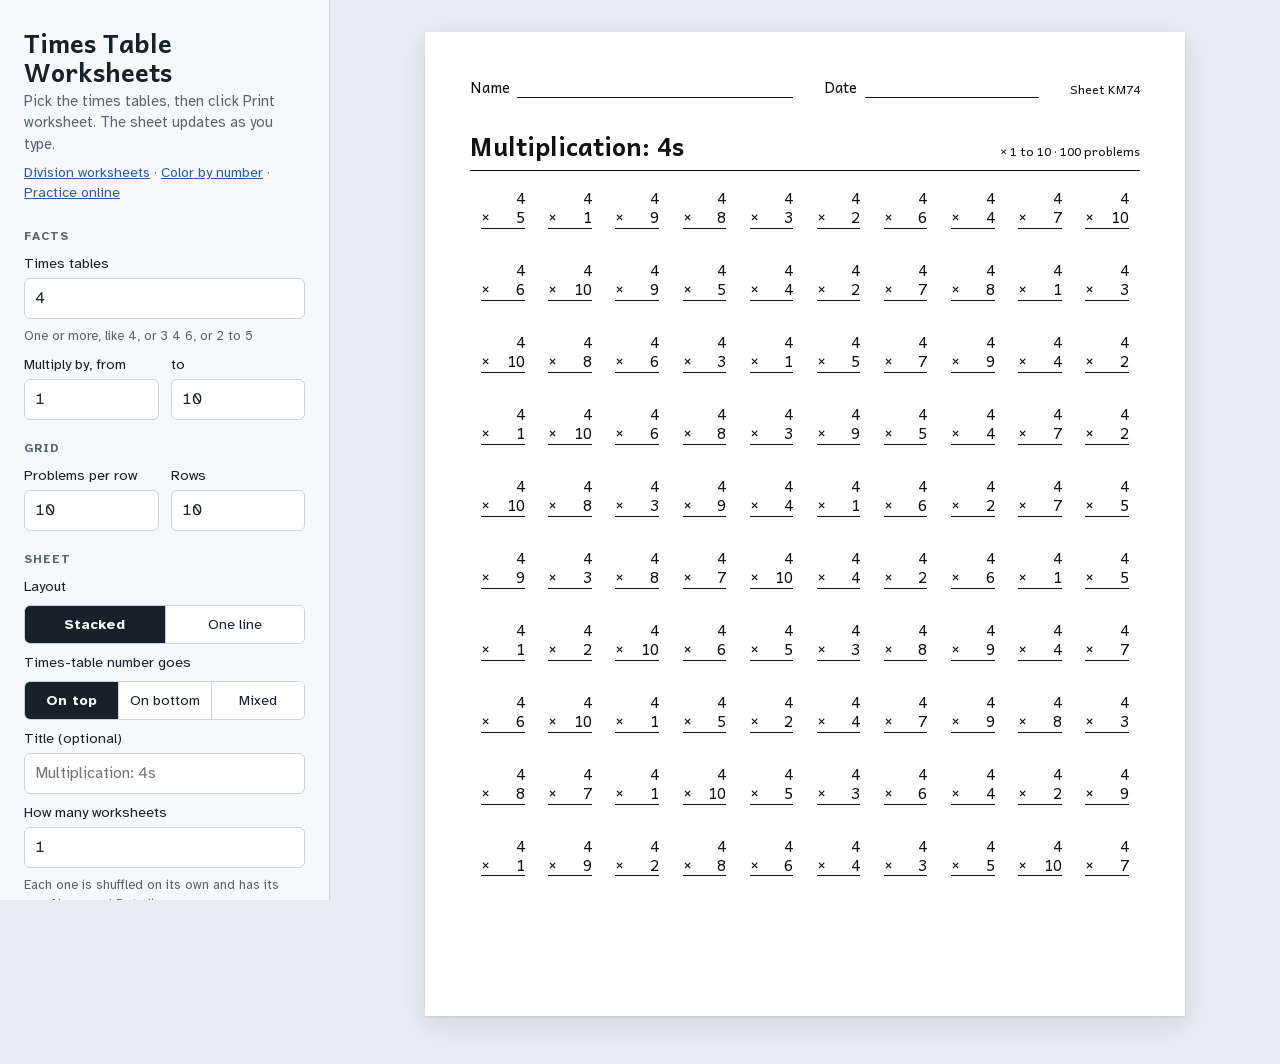
==== commit 0c440a3b: "Give the worksheets their own tab icon The times table page used the same yellow times-sign icon as " ====
--- a/index.html
+++ b/index.html
@@ -14,8 +14,8 @@
 <meta property="og:image:width" content="1200">
 <meta property="og:image:height" content="630">
 <meta name="twitter:card" content="summary_large_image">
-<!-- Inline SVG favicon: a pencil-yellow tile with a times sign, so there is no extra file to serve. -->
-<link rel="icon" href="data:image/svg+xml,%3Csvg xmlns='http://www.w3.org/2000/svg' viewBox='0 0 32 32'%3E%3Crect width='32' height='32' rx='7' fill='%23f5c13e'/%3E%3Cpath d='M10 10l12 12M22 10L10 22' stroke='%232a2206' stroke-width='4' stroke-linecap='round'/%3E%3C/svg%3E">
+<!-- Inline SVG favicon, so there is no extra file to serve: the worksheets mark, an answer-key red tile holding a cream sheet with a check. It is the tab-size cut of the full mark (which adds a times sign and an answer blank); its thin strokes would be under 1 px in a 16 px tab, so only the sheet and a heavy check are kept. -->
+<link rel="icon" href="data:image/svg+xml,%3Csvg xmlns='http://www.w3.org/2000/svg' viewBox='0 0 32 32'%3E%3Crect width='32' height='32' rx='7' fill='%23B3261E'/%3E%3Crect x='6' y='4' width='20' height='24' rx='2.5' fill='%23FFF9EE'/%3E%3Cpath d='M10 16.5L14 20.5L22 12' fill='none' stroke='%23B3261E' stroke-width='4' stroke-linecap='round' stroke-linejoin='round'/%3E%3C/svg%3E">
 <link rel="stylesheet" href="worksheet.css">
 <style>
 /* Page-only styles. Shared layout, panel, paper, print, and stacked problem
